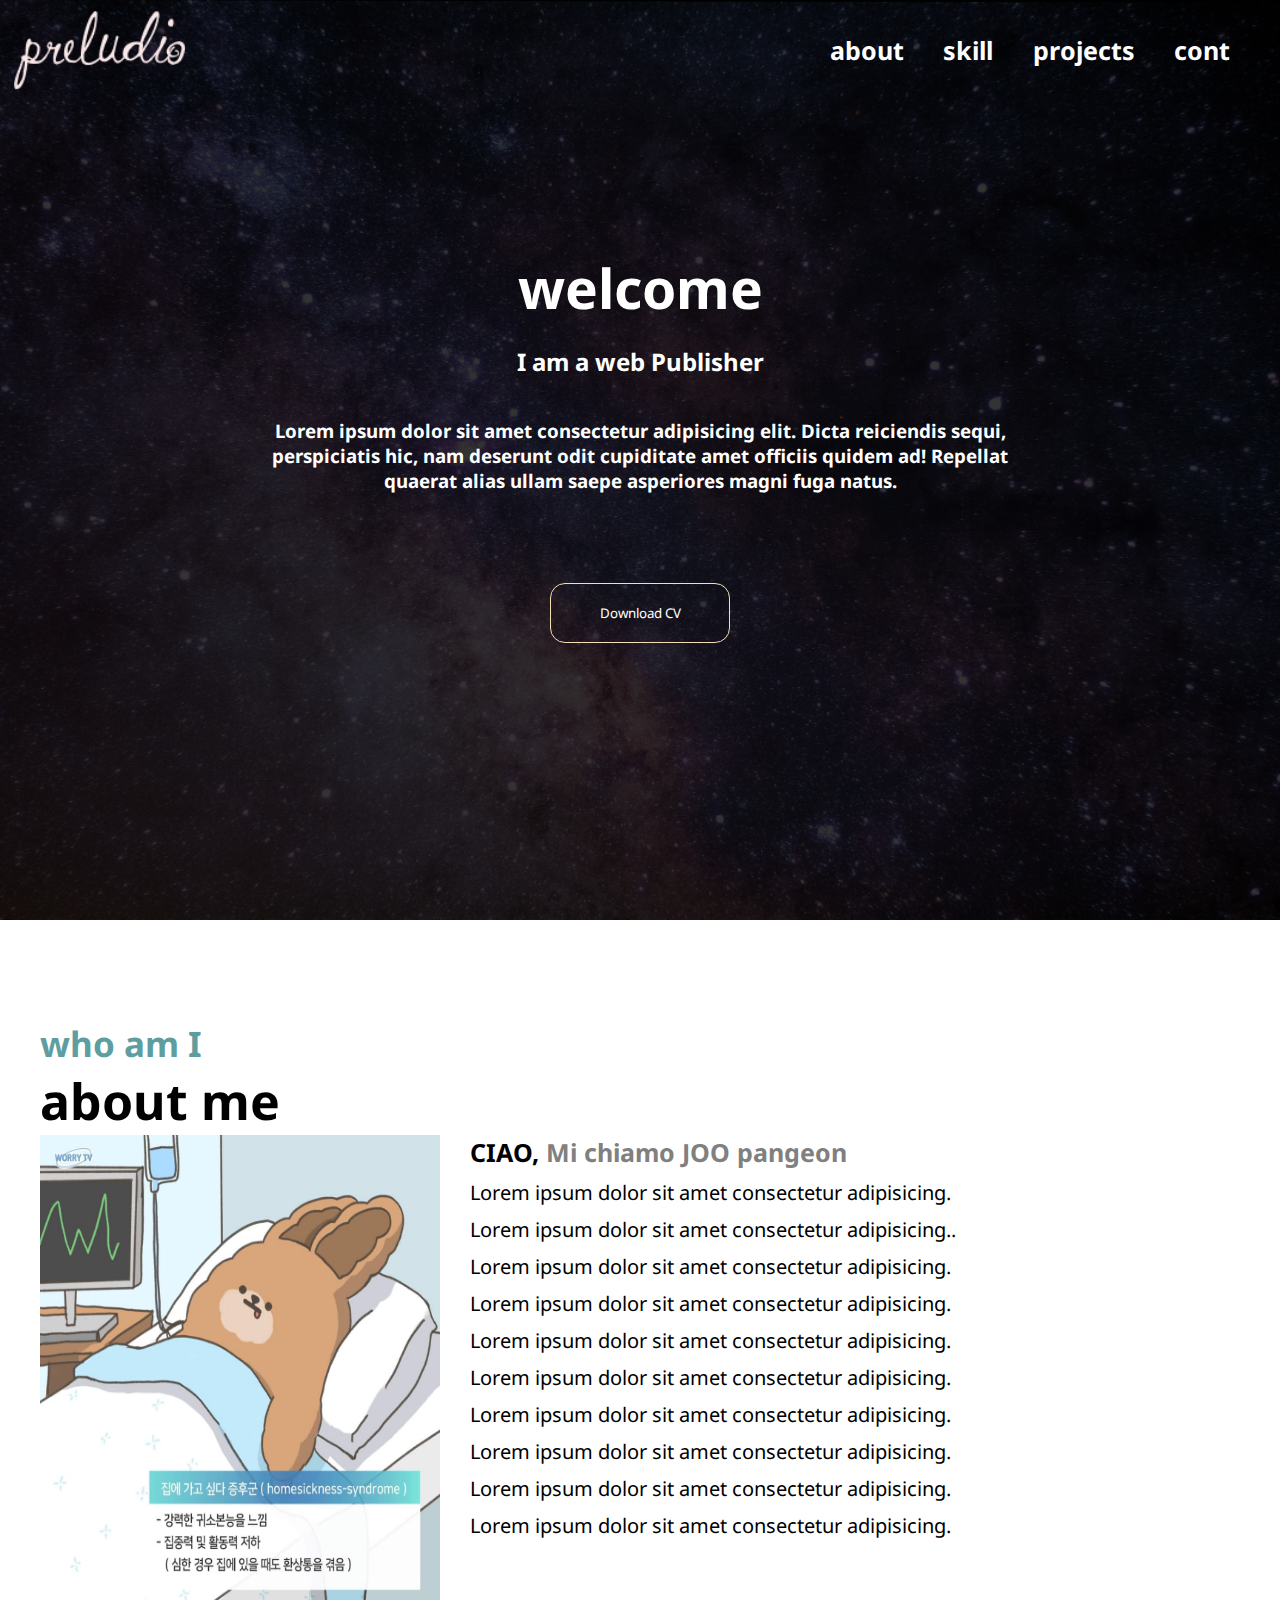
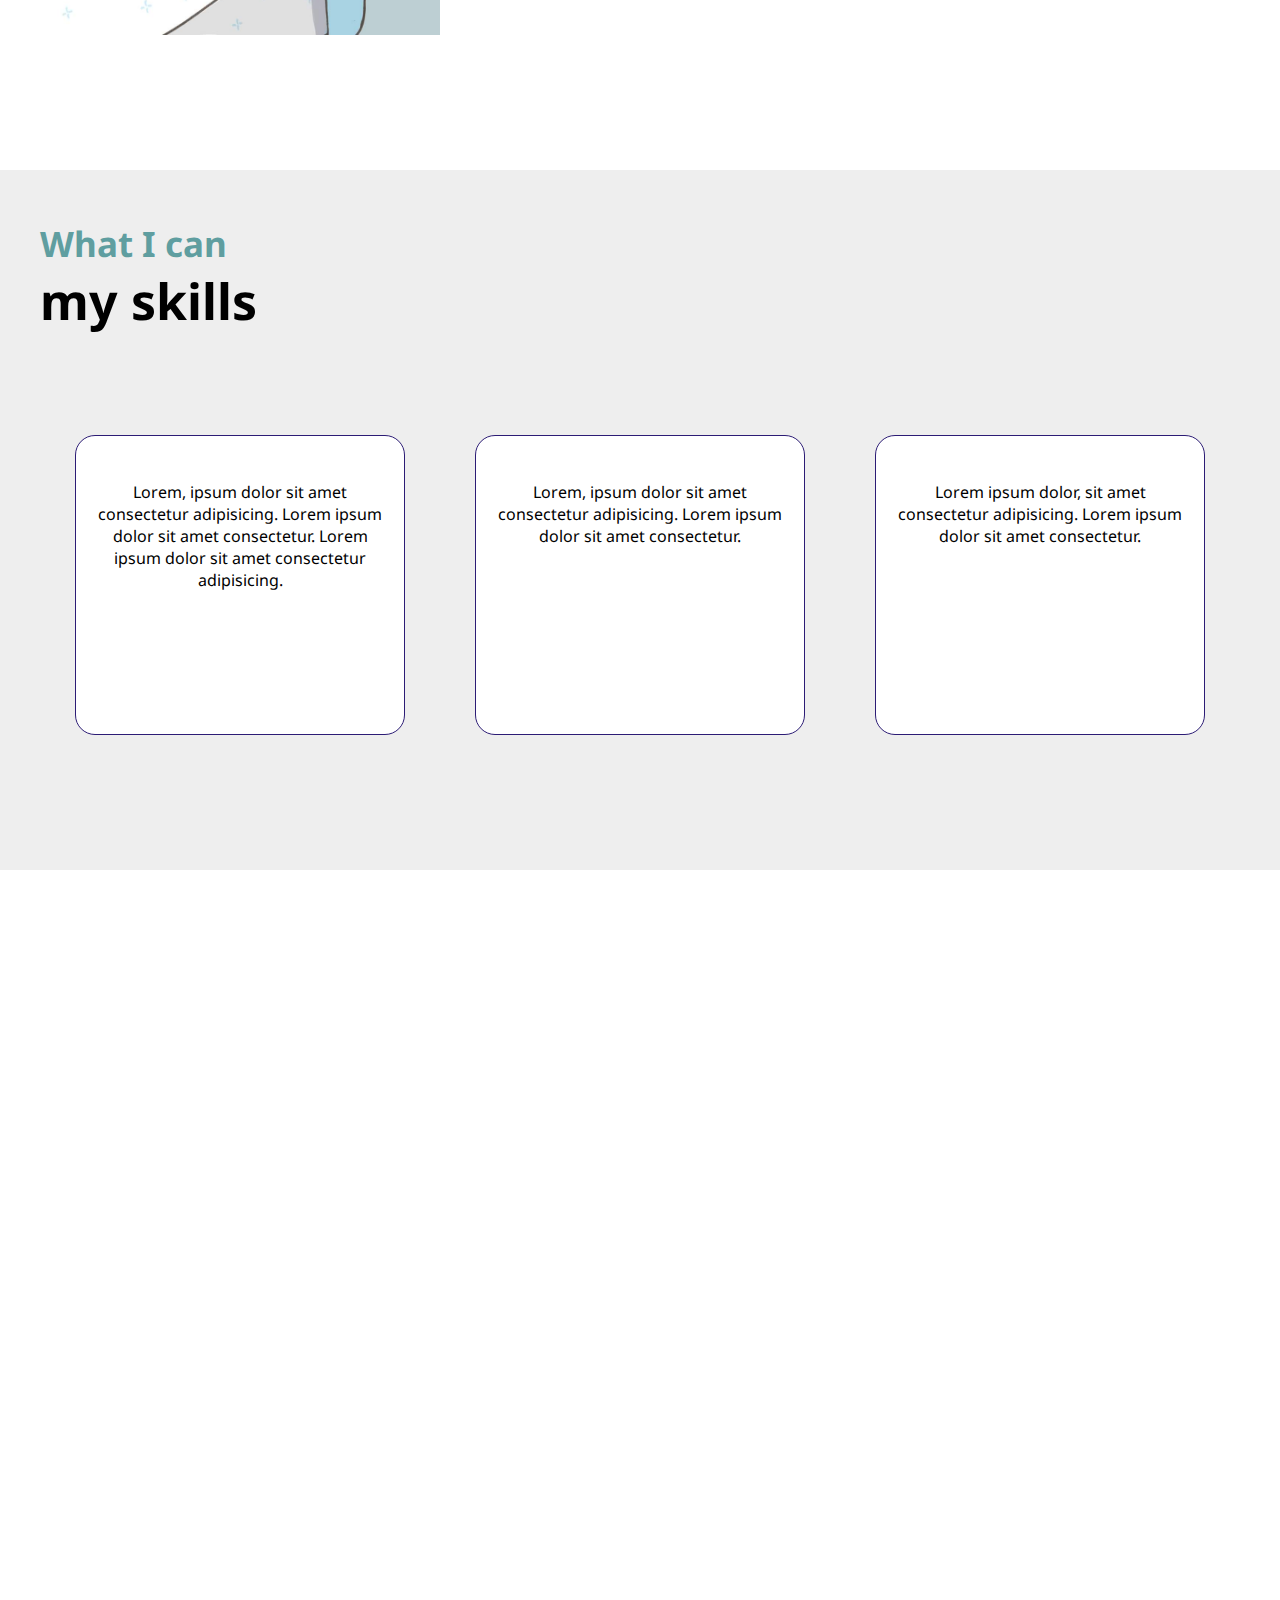
==== index.html @ 318bedc0 "Add files via upload" ====
<!DOCTYPE html>
<html lang="ko">
<head>
    <meta charset="UTF-8">
    <meta name="viewport" content="width=device-width, initial-scale=1.0">
    <title>Document</title>
    <link rel="stylesheet" href="css.css">
    <script src="./code.js"></script>
    <link rel="preconnect" href="https://fonts.googleapis.com">
    <link rel="preconnect" href="https://fonts.gstatic.com" crossorigin>
    <link href="https://fonts.googleapis.com/css2?family=Noto+Sans:ital,wght@0,100..900;1,100..900&display=swap" rel="stylesheet">
    <link rel="stylesheet" href="https://cdnjs.cloudflare.com/ajax/libs/font-awesome/6.6.0/css/all.min.css"
     integrity="sha512-Kc323vGBEqzTmouAECnVceyQqyqdsSiqLQISBL29aUW4U/M7pSPA/gEUZQqv1cwx4OnYxTxve5UMg5GT6L4JJg=="
      crossorigin="anonymous" referrerpolicy="no-referrer">
</head>
<body>
    <div class="con1">
        <div class="header">
            <div class="logo">
                <img src="preludio (1).png" alt="preludio">
            </div>
            <ul class="nav">
                <li><a href="#about">about</a></li>
                <li><a href="#skills">skill</a></li>
                <li><a href="#projects">projects</a></li>
                <li><a href="#cont">cont</a></li>
            </ul>
        </div>
        <div class="maintext">
            <h1>welcome</h1>
            <h2>I am a web Publisher</h2>
            <h3>Lorem ipsum dolor sit amet consectetur adipisicing elit. 
                Dicta reiciendis sequi, perspiciatis hic, nam deserunt odit 
                cupiditate amet officiis quidem ad! Repellat 
                quaerat alias ullam saepe asperiores magni fuga natus.</h3>
                <button>Download CV</button>
        </div>
        <div class="mouse">
            <i class="fa-solid fa-computer-mouse"></i>
        </div>
    </div>
    <div class="about" id="about">
        <h3>who am I</h3>
        <h2>about me</h2>
        <div class="about-con">
            <div class="left">
                <img src="E4tDwL8VIAM5Ago.jpg" alt="">
            </div>
            <div class="right">
                <h4>CIAO, <span class="name">Mi chiamo JOO pangeon</span></h4>
                <ul>
                    <li>Lorem ipsum dolor sit amet consectetur adipisicing.</li>
                    <li>Lorem ipsum dolor sit amet consectetur adipisicing..</li>
                    <li>Lorem ipsum dolor sit amet consectetur adipisicing.</li>
                    <li>Lorem ipsum dolor sit amet consectetur adipisicing.</li>
                    <li>Lorem ipsum dolor sit amet consectetur adipisicing.</li>
                    <li>Lorem ipsum dolor sit amet consectetur adipisicing.</li>
                    <li>Lorem ipsum dolor sit amet consectetur adipisicing.</li>
                    <li>Lorem ipsum dolor sit amet consectetur adipisicing.</li>
                    <li>Lorem ipsum dolor sit amet consectetur adipisicing.</li>
                    <li>Lorem ipsum dolor sit amet consectetur adipisicing.</li>
                    <li><i class="fa-brands fa-youtube"></i>
                    <i class="fa-brands fa-discord"></i>
                    <i class="fa-brands fa-steam"></i></li>
                </ul>
            </div>
        </div>
    </div>
    <div class="skills" id="skills">
        <div class="skills-inner">
            <h3>What I can</h3>
            <h2>my skills</h2>
            <ul>
                <li>
                    <i class="fa-brands fa-html5"></i>
                    <p>Lorem, ipsum dolor sit amet consectetur adipisicing.
                    Lorem ipsum dolor sit amet consectetur.
                    Lorem ipsum dolor sit amet consectetur adipisicing.</p>
                </li>
                <li>
                    <i class="fa-brands fa-python"></i>
                    <p>Lorem, ipsum dolor sit amet consectetur adipisicing.
                    Lorem ipsum dolor sit amet consectetur.</p>
                </li>
                <li><i class="fa-brands fa-figma"></i>
                    <p>Lorem ipsum dolor, sit amet consectetur adipisicing.
                    Lorem ipsum dolor sit amet consectetur.</p>
                </li>

            </ul>
            
        </div>
    </div>
    <div class="bg2">
    </div>
</body>
</html>
---- css.css ----
*{
    margin: 0;
    padding: 0;
    box-sizing: border-box;

    font-family: "Noto Sans", sans-serif;
    font-optical-sizing: auto;
}
html{
    scroll-behavior: smooth;
}
a{
    text-decoration: none;
    display: block;
    color: inherit;
}
li{
    list-style: none;
}
.con1{
    height: 920px;
    background: linear-gradient(rgba(0, 0, 0, 0.8),rgba(0, 0, 0, 0.8)), url(photo-1465101162946-4377e57745c3.jpg) center no-repeat;
    background-size: cover;
    color: white;
}
.header{
    height: 100px;
    display: flex;
    justify-content: space-between;
    align-items: center;
}
.logo{
    width: 200px;
    height: 80px;
    display: flex;
    align-content: center;
    justify-content: center;
}
.logo img{
    margin: 0 auto;
}
.nav{
    width: 400px;
    height: 100px;
    display: flex;
    justify-content: space-between;
    align-items: center;
    margin-right: 50px;
}
.nav li{
    font-size: 25px;
}
.nav li a{
    color: white;
    font-weight: bold;
    transition: 0.3s;
}
.nav li:hover a,.nav li a:focus{
    color: sandybrown;
}
.maintext{
    width: 800px;
    height: 400px;
    margin: 0 auto;
    margin-top: 150px;
    text-align: center;
    cursor: default;
}
.maintext h1{
    font-size: 55px;
    margin-bottom: 20px;
}
.maintext h2{font-size: 45;
    margin-bottom: 40px;}
.maintext h3{font-size: 40;}
.maintext button{
    margin-top: 90px;
    width: 180px;
    height: 60px;
    border: 1px solid wheat;
    background-color: transparent;
    color: white;
    border-radius: 15px;

    position: relative;
    z-index: 99;
}
.maintext button:hover, .maintext button:focus{
    background-color: white;
    color: black;
    cursor: pointer;
}
.mouse{
    text-align: center;
    padding-top: 120px;
    font-size: 50px;
    animation: upDown 1s ease-in-out infinite;
}
@keyframes upDown{
    0%{
        transform: translateY(-0px);
    }
    50%{
        transform: translateY(-10px);
    }
    100%{
        transform: translateY(-0px);
    }
}
.about{
width: 1200px;
height: 700px;
margin: 0 auto;
margin-top: 100px;
}
.about h3{
color: cadetblue;
font-size: 35px;
}
.about h2{
color: black;
font-size: 50px;
}
.about-con{
width: 1200px;
height: 500px;
display: flex;
}
.about-con .left{
width: 400px;
height: 500px;
}
.about-con .left img{
    width: 400px;
    height: 500px;
}
.about-con .right{
width: 800px;
height: 500px;
padding-left: 30px;
}
.about-con .right h4{
    font-size: 25px;

}
.about-con .right .name{
    color: gray;
}
.about-con .right li{
    font-size: 20px;
    margin-top: 10px;
}
.about-con .right i{
    font-size: 40px;
    margin-left: 10px;
}
.about-con .right .fa-youtube:hover{
    color: red;
}
.about-con .right .fa-discord:hover{
    color: #5865f2;
}
.about-con .right .fa-steam:hover{
    color: darkblue;
}
.skills{
    background-color: #eee;
    height: 700px;
    margin-top: 50px;
    padding-top: 50px;
}
.skills-inner{
    width: 1200px;
    height: 600px;
    margin: 0 auto;
}
.skills-inner h3{
    color: cadetblue;
    font-size: 35px;
}
.skills-inner h2{
    color: black;
    font-size: 50px;
}
.skills-inner ul{width: 100%;height: 500px;display: flex;justify-content: space-around;align-items: center;}
.skills-inner ul li{width: 330px;height: 300px;text-align: center; padding: 15px; border: 1px solid rgb(44, 28, 117);background-color: white; border-radius: 20px;}
.skills-inner ul li:hover , .skills-inner ul li:focus{background-color: rgb(84, 82, 85); color: white;}
.skills-inner i{font-size: 70px;}
.skills-inner p{
    margin-top: 30px;
}
.bg2{
    height: 850px;
    background: url(bg2.jpg) center no-repeat;
    background-size: cover;
    background-attachment: fixed ;
}
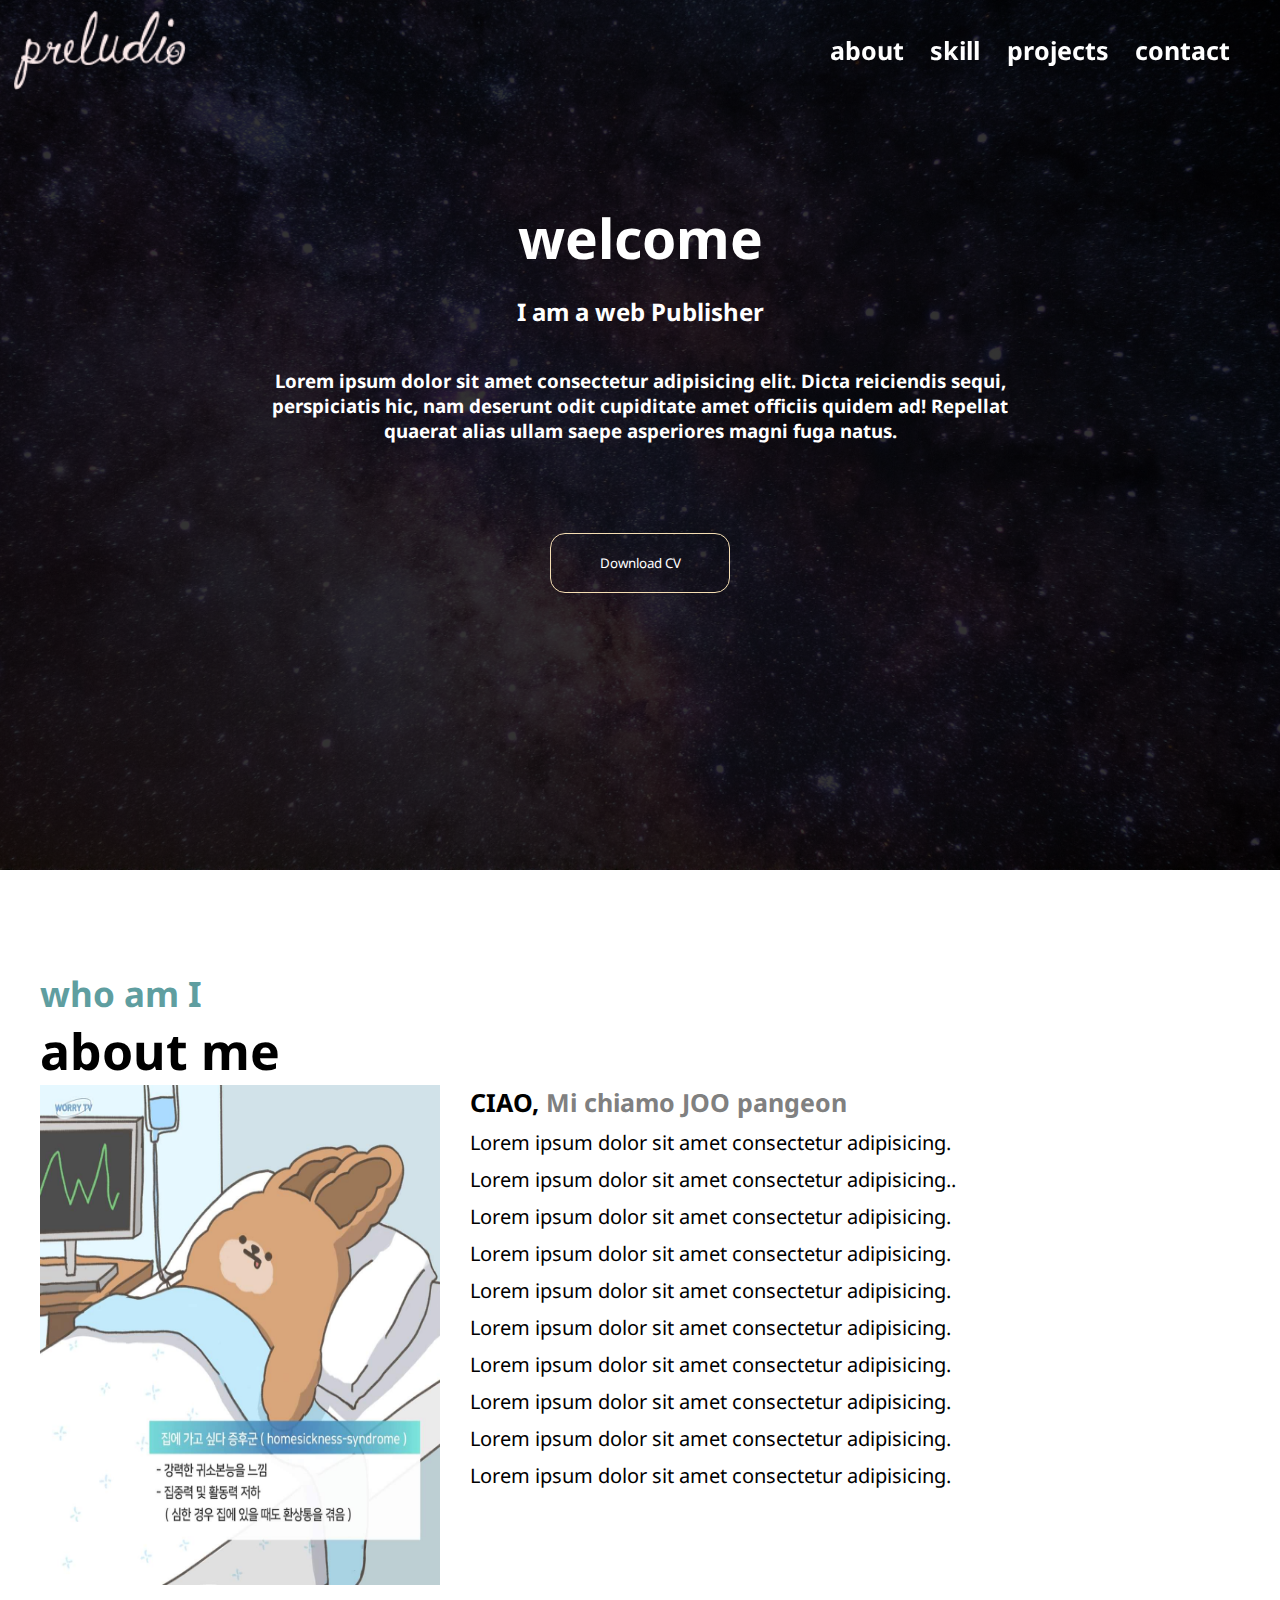
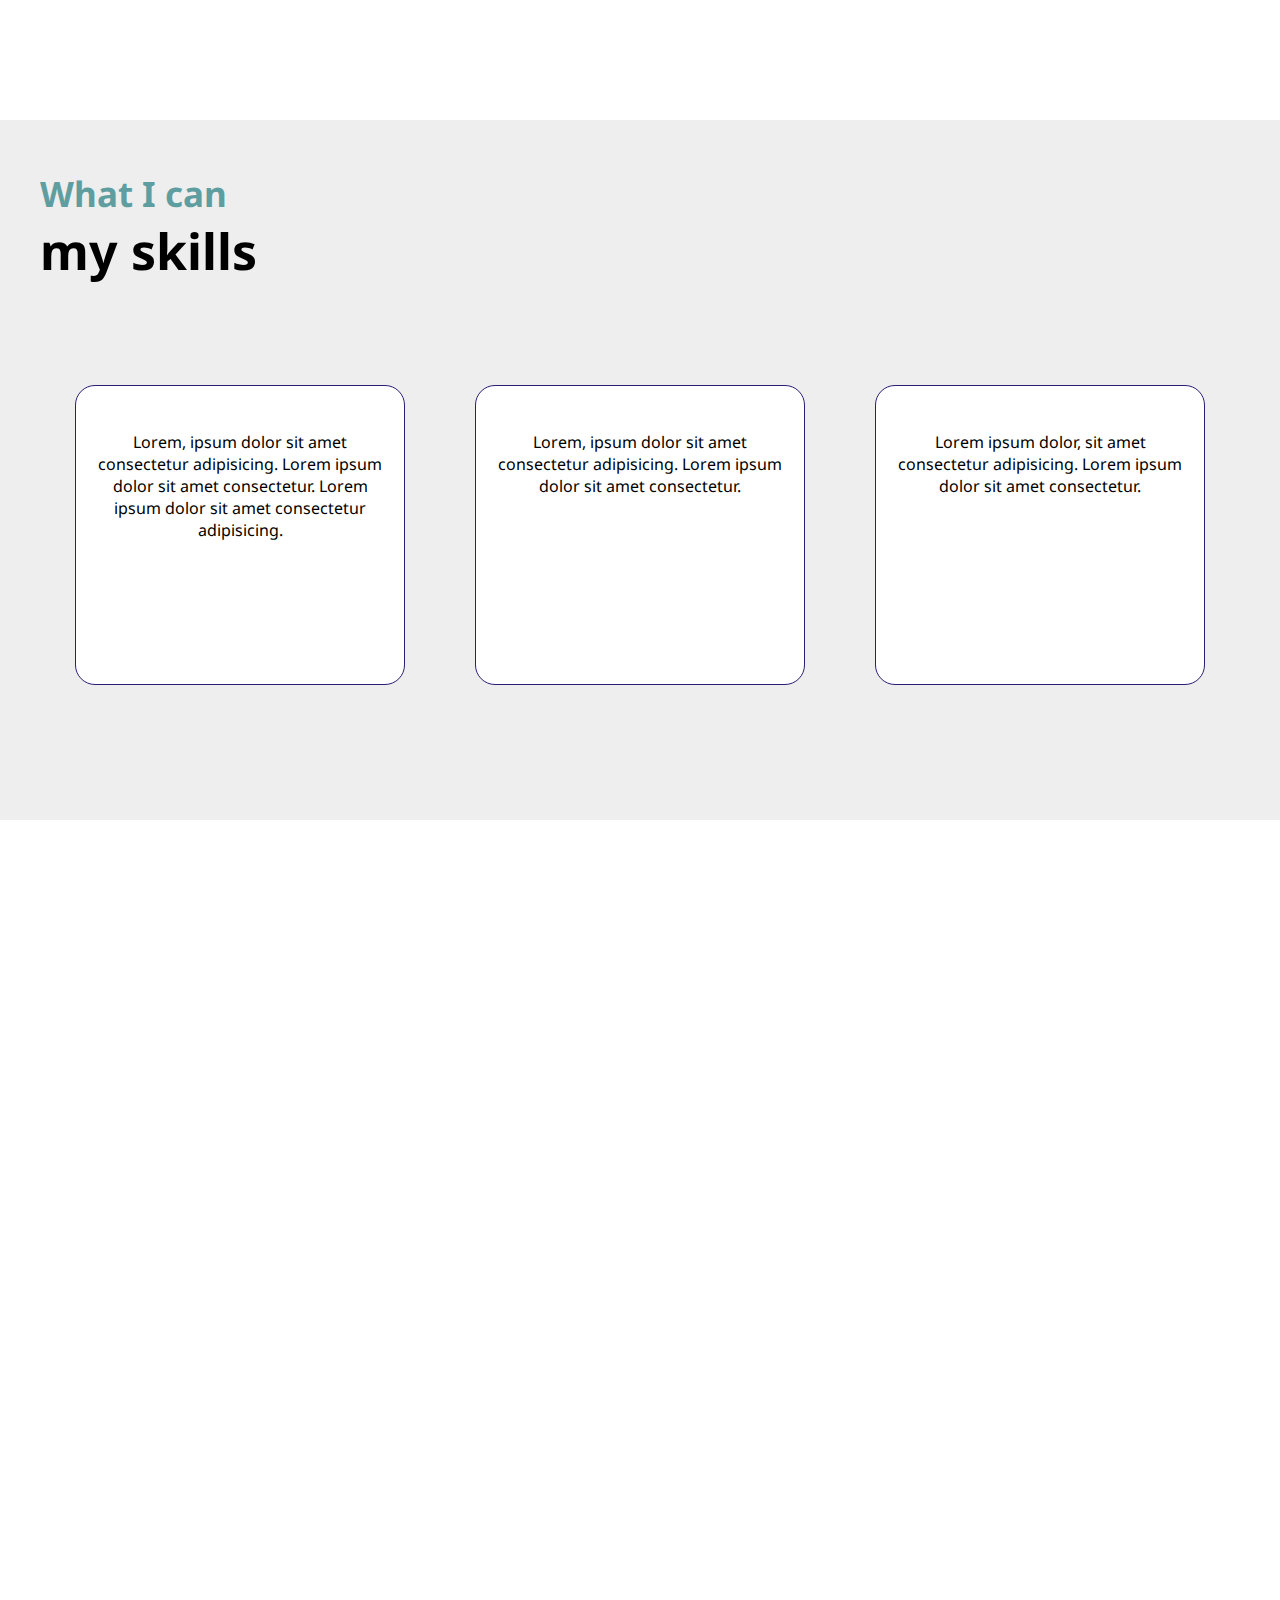
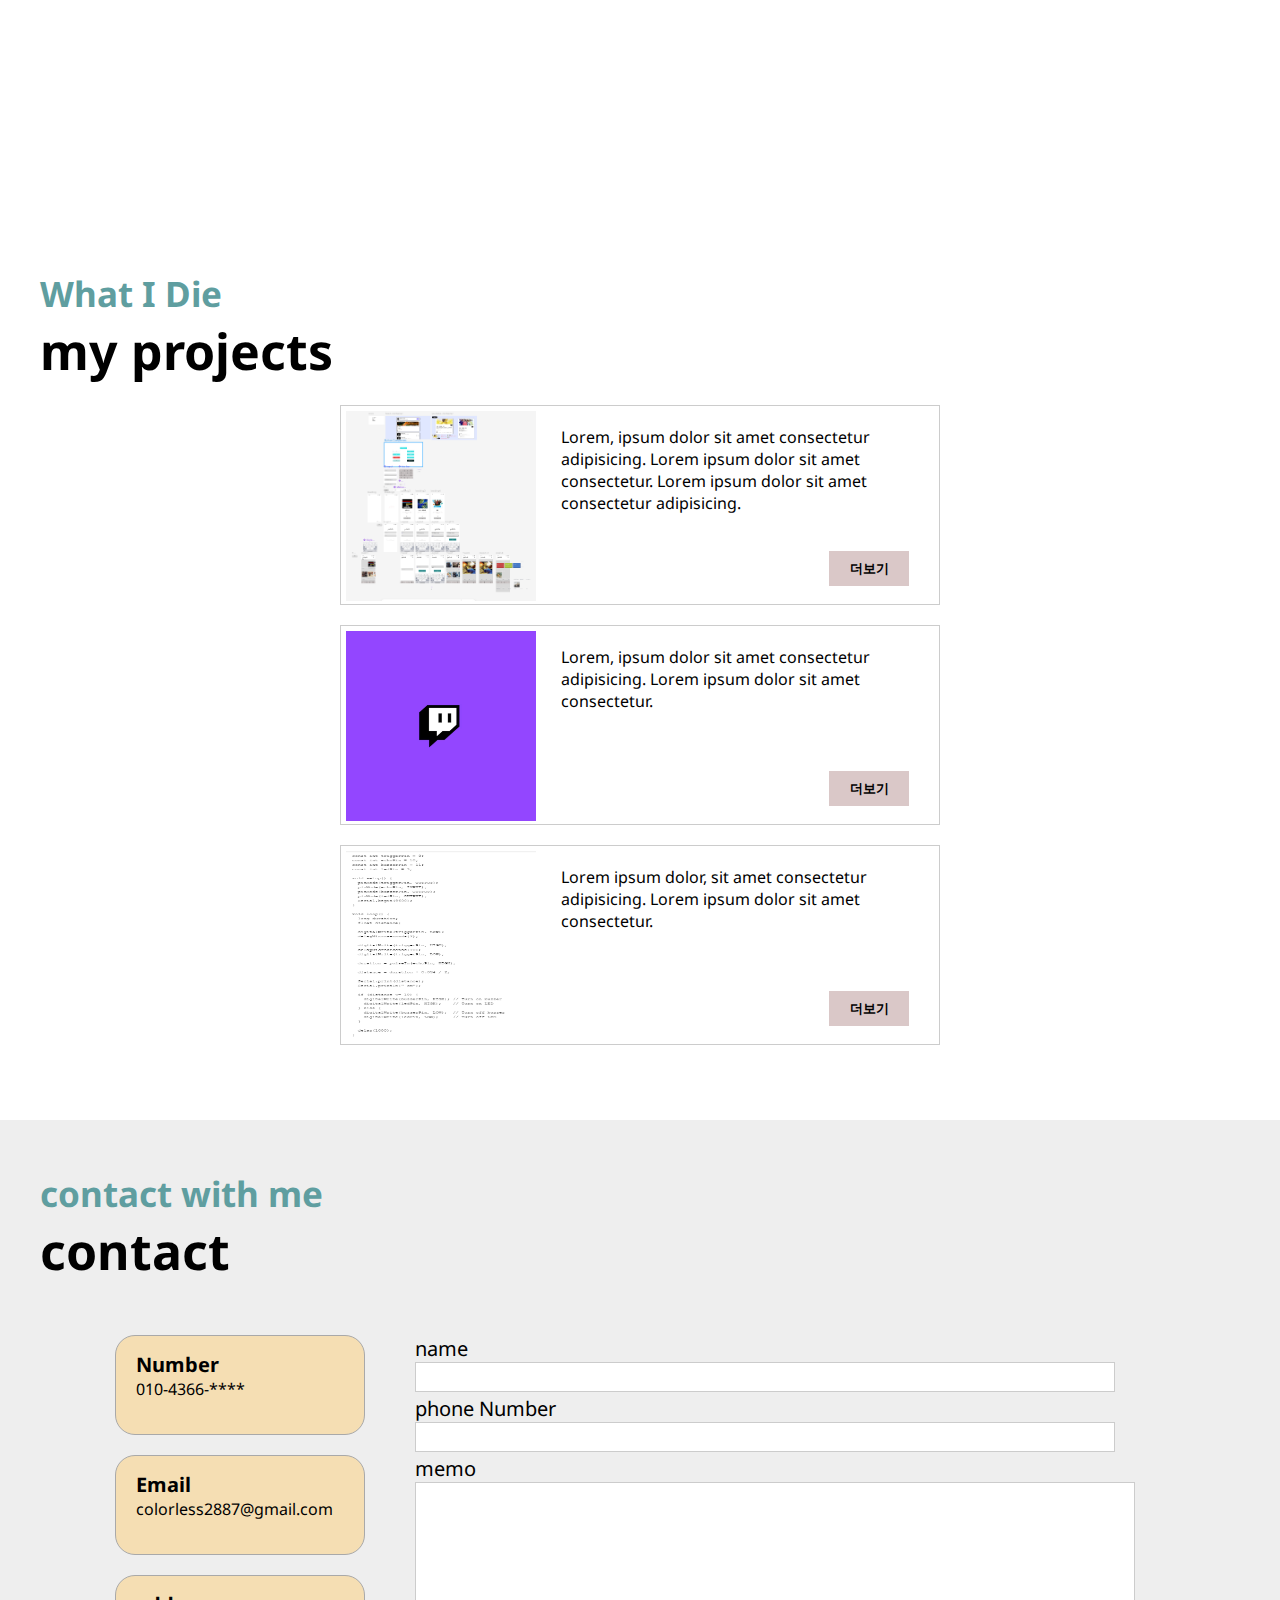
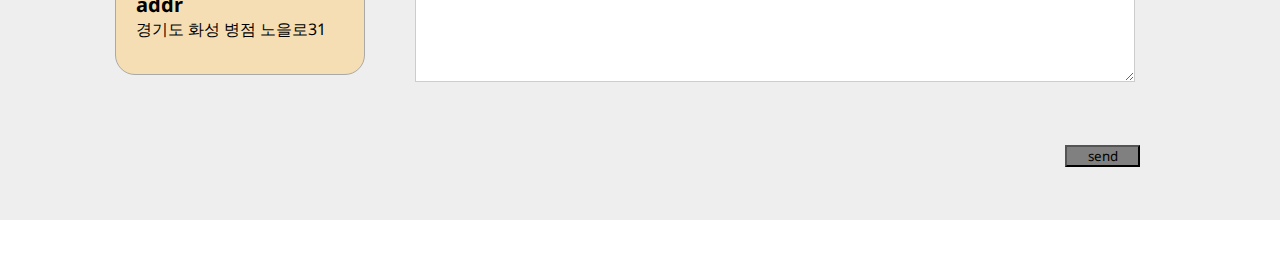
==== commit 3b1b19bb: "Add files via upload" ====
--- a/index.html
+++ b/index.html
@@ -5,7 +5,7 @@
     <meta name="viewport" content="width=device-width, initial-scale=1.0">
     <title>Document</title>
     <link rel="stylesheet" href="css.css">
-    <script src="./code.js"></script>
+   
     <link rel="preconnect" href="https://fonts.googleapis.com">
     <link rel="preconnect" href="https://fonts.gstatic.com" crossorigin>
     <link href="https://fonts.googleapis.com/css2?family=Noto+Sans:ital,wght@0,100..900;1,100..900&display=swap" rel="stylesheet">
@@ -23,7 +23,7 @@
                 <li><a href="#about">about</a></li>
                 <li><a href="#skills">skill</a></li>
                 <li><a href="#projects">projects</a></li>
-                <li><a href="#cont">cont</a></li>
+                <li><a href="#contact">contact</a></li>
             </ul>
         </div>
         <div class="maintext">
@@ -93,5 +93,102 @@
     </div>
     <div class="bg2">
     </div>
+    
+        <div class="projects" id="projects">
+            <h3>What I Die</h3>
+            <h2>my projects</h2>
+            <ul class="items">
+                <li class="item">
+                    <div class="item-img">
+                        <img src="./캡처.PNG" alt="">
+                    </div>
+                    <p class="item-text"><span class="item-hv"> Lorem, ipsum dolor sit amet consectetur adipisicing.
+                    Lorem ipsum dolor sit amet consectetur.
+                    Lorem ipsum dolor sit amet consectetur adipisicing.</span>
+                    <br>
+                    <button class="detail open-modal1">더보기</button>
+                    
+                    </p>
+                    
+                </li>
+                <li class="item">
+                    <div class="item-img">
+                        <img src="./트위치.jpg" alt="">
+                    </div>
+                    <p class="item-text"><span class="item-hv">Lorem, ipsum dolor sit amet consectetur adipisicing.
+                    Lorem ipsum dolor sit amet consectetur.</span>
+                    <br>
+                    <button class="detail open-modal2">더보기</button>
+                    
+                    </p>
+                </li>
+                <li class="item">
+                    <div class="item-img">
+                        <img src="./아두이노.PNG" alt="">
+                    </div>
+                    <p class="item-text"><span class="item-hv">Lorem ipsum dolor, sit amet consectetur adipisicing.
+                    Lorem ipsum dolor sit amet consectetur.</span>
+                    <br>
+                    <button class="detail open-modal3" >더보기</button>
+                    </p>
+                </li>
+
+                <div class="modal1">
+                    Lorem ipsum dolor sit amet consectetur adipisicing elit. Quis quod repellendus sit porro doloremque atque aliquam, ratione nam eaque nemo est, repudiandae saepe obcaecati sunt. Pariatur alias reiciendis neque ad.
+                    <button class="close-modal1">닫기</button>
+                </div>
+                <div class="modal2">
+                    Lorem ipsum dolor sit amet consectetur adipisicing elit. Quis quod repellendus sit porro doloremque atque aliquam, ratione nam eaque nemo est, repudiandae saepe obcaecati sunt. Pariatur alias reiciendis neque ad.
+                    <button class="close-modal2">닫기</button>
+                </div>
+                <div class="modal3">
+                    Lorem ipsum dolor sit amet consectetur adipisicing elit. Quis quod repellendus sit porro doloremque atque aliquam, ratione nam eaque nemo est, repudiandae saepe obcaecati sunt. Pariatur alias reiciendis neque ad.
+                    <button class="close-modal3">닫기</button>
+                </div>
+               
+            </ul>
+            
+        </div>
+        <div class="contact" id="contact">
+            <div class="contact-inner">
+                <h3>contact with me</h3>
+                <h2>contact</h2>
+                <div class="box">
+                    <div class="le">
+                        <div class="info">
+                            <h5>Number</h5>
+                            <p>010-4366-****</p>
+                        </div>
+                        <div class="info">
+                            <h5>Email</h5>
+                            <p>colorless2887@gmail.com</p>
+                        </div>
+                        <div class="info">
+                            <h5>addr</h5>
+                            <p>경기도 화성 병점 노을로31</p>
+                        </div>
+                    </div>
+                    <div class="rig">
+                        <form action="">
+                            <div class="memo">
+                                <h2>name</h2>
+                                <input type="text">
+                            </div>
+                            <div class="memo">
+                                <h2>phone Number</h2>
+                                <input type="text">
+                            </div>
+                            <div class="memo">
+                                <h2>memo</h2>
+                                <textarea name="" id=""></textarea>
+                            </div>
+                            <button>send</button>
+                        </form>
+                    </div>
+                </div>
+                
+            </div>
+        </div>
+        <script src="./code.js"></script>
 </body>
-</html>
+</html>--- a/css.css
+++ b/css.css
@@ -22,12 +22,21 @@
     background: linear-gradient(rgba(0, 0, 0, 0.8),rgba(0, 0, 0, 0.8)), url(photo-1465101162946-4377e57745c3.jpg) center no-repeat;
     background-size: cover;
     color: white;
-}
-.header{
+    margin-top: -50px;
+    padding-top: 100px;
+}
+.header {
+    width: 100%;
     height: 100px;
     display: flex;
     justify-content: space-between;
     align-items: center;
+    position: fixed; 
+    top: 0;
+    z-index: 1000;
+}
+.act{
+    background-color: black;
 }
 .logo{
     width: 200px;
@@ -194,4 +203,131 @@
     background: url(bg2.jpg) center no-repeat;
     background-size: cover;
     background-attachment: fixed ;
-}+}
+.projects{width: 1200px;height: 800px; margin: 0 auto;margin-top: 200px;position: relative;}
+.projects h3{
+    color: cadetblue;
+    font-size: 35px;
+}
+.projects h2{
+    color: black;
+    font-size: 50px;
+    margin-bottom: 20px;
+}
+.item{
+    width: 600px;height: 200px;border: 1px solid #ccc;margin: 0 auto;display: flex; margin-bottom: 20px;
+    background-color: white;color: black;
+    
+}.item:hover{
+    background-color: #ddd;
+    color: black;
+}.item:hover img{
+    opacity: 0.6;
+}
+.item:hover .detail{
+    background-color: white;
+}
+.item-img{
+    width: 200px;
+    height: 200px;
+}
+.item-img img{
+    width: 200px;
+    height: 200px;
+    padding: 5px;
+}
+.item-text{
+    width: 400px;height: 200px;padding: 20px;position: relative;
+}
+.detail{
+    width: 80px;height: 35px;padding: 5px;background-color: rgb(218, 200, 200); position: absolute;right: 30px;bottom: 20px;border: none;font-weight: bold;
+}
+.modal1, .modal2 ,.modal3{
+    width: 800px;
+    height: 500px;
+    position: absolute;
+    left: 35%;
+    top: 25%;
+    z-index: 5;
+    font-size: 20px;
+    padding: 25px;
+    background-color: white;
+    display: none;
+    
+}
+.modal1 button, .modal2 button , .modal3 button{
+    position: absolute;
+    right: 30px;
+    bottom: 50px;
+    width: 100px;
+    height: 30px;
+}
+.contact{
+    background-color: #eee;
+    height: 700px;
+    margin-top: 50px;
+    padding-top: 50px;}
+.contact-inner{
+    width: 1200px;
+    height: 600px;
+    margin: 0 auto;}
+.contact-inner h3{
+    color: cadetblue;
+    font-size: 35px;}
+.contact-inner h2{
+    color: black;
+    font-size: 50px;}
+.box{
+    width: 1200px;
+    height: 500px;
+    display: flex;
+    padding-top: 50px;
+    justify-content: center;
+}
+.box .le{
+    width: 250px;
+    height: 450px;
+    
+}
+.info{
+    background-color: wheat;
+    width: 250px;
+    height: 100px;
+    margin-bottom: 20px;
+    border-radius: 20px;
+    border: 1px solid darkgray;
+    padding-left: 20px;
+    padding-top:15px;
+}
+.info h5{
+    font-size: 20px;
+}
+.box .rig{
+    width: 800px;
+    height: 450px;
+  
+}
+.memo{
+    width: 800px;
+    height: 40px;
+    margin-left: 50px;
+    margin-bottom: 20px;
+}
+.memo h2{
+    font-size: 20px;
+    font-weight: normal;
+
+}
+.memo input{
+    width: 700px;
+    height: 30px;
+    border: 1px solid #ccc;
+    padding: 5px;
+}
+.memo textarea{
+    width: 720px;
+    height: 200px;
+    border: 1px solid #ccc;
+    padding: 5px;
+}
+.rig button{display: block;margin-left: 700px;margin-top: 250px; margin-bottom: 10px;width: 75px;background-color: gray;}
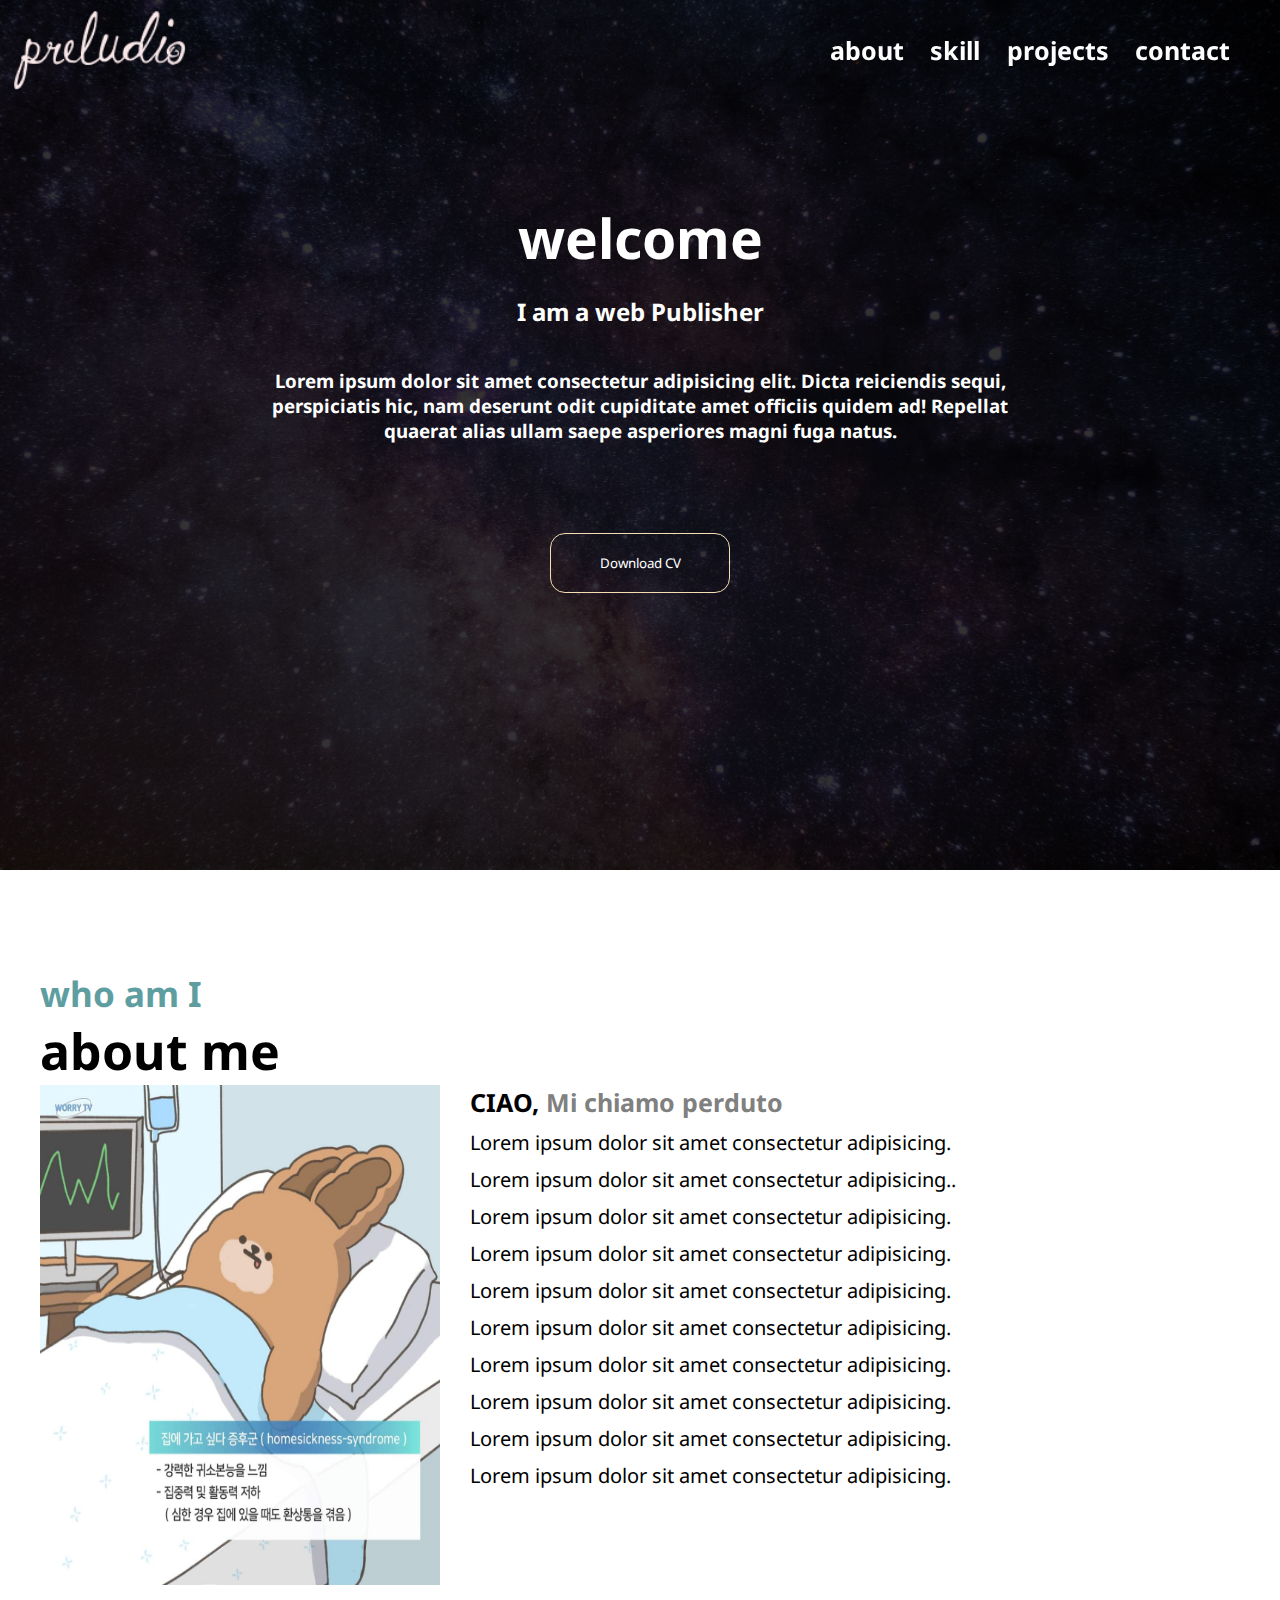
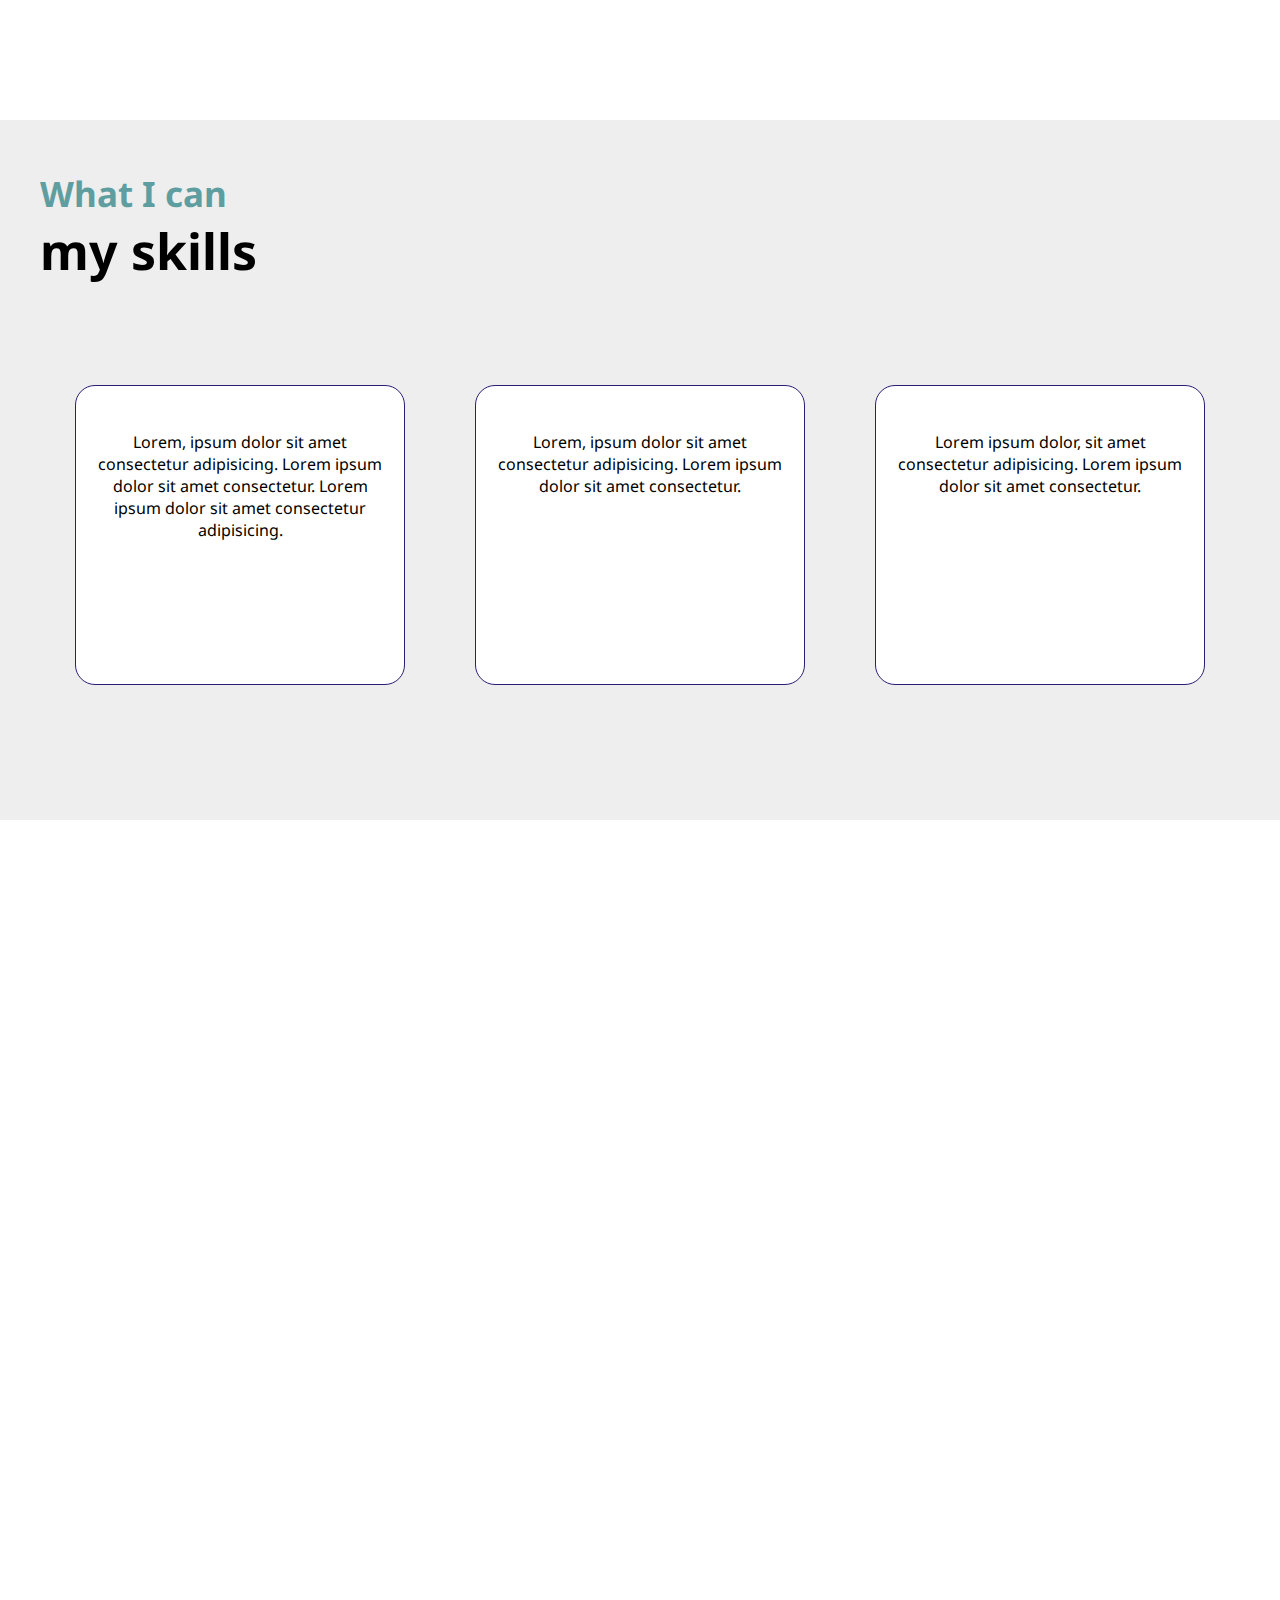
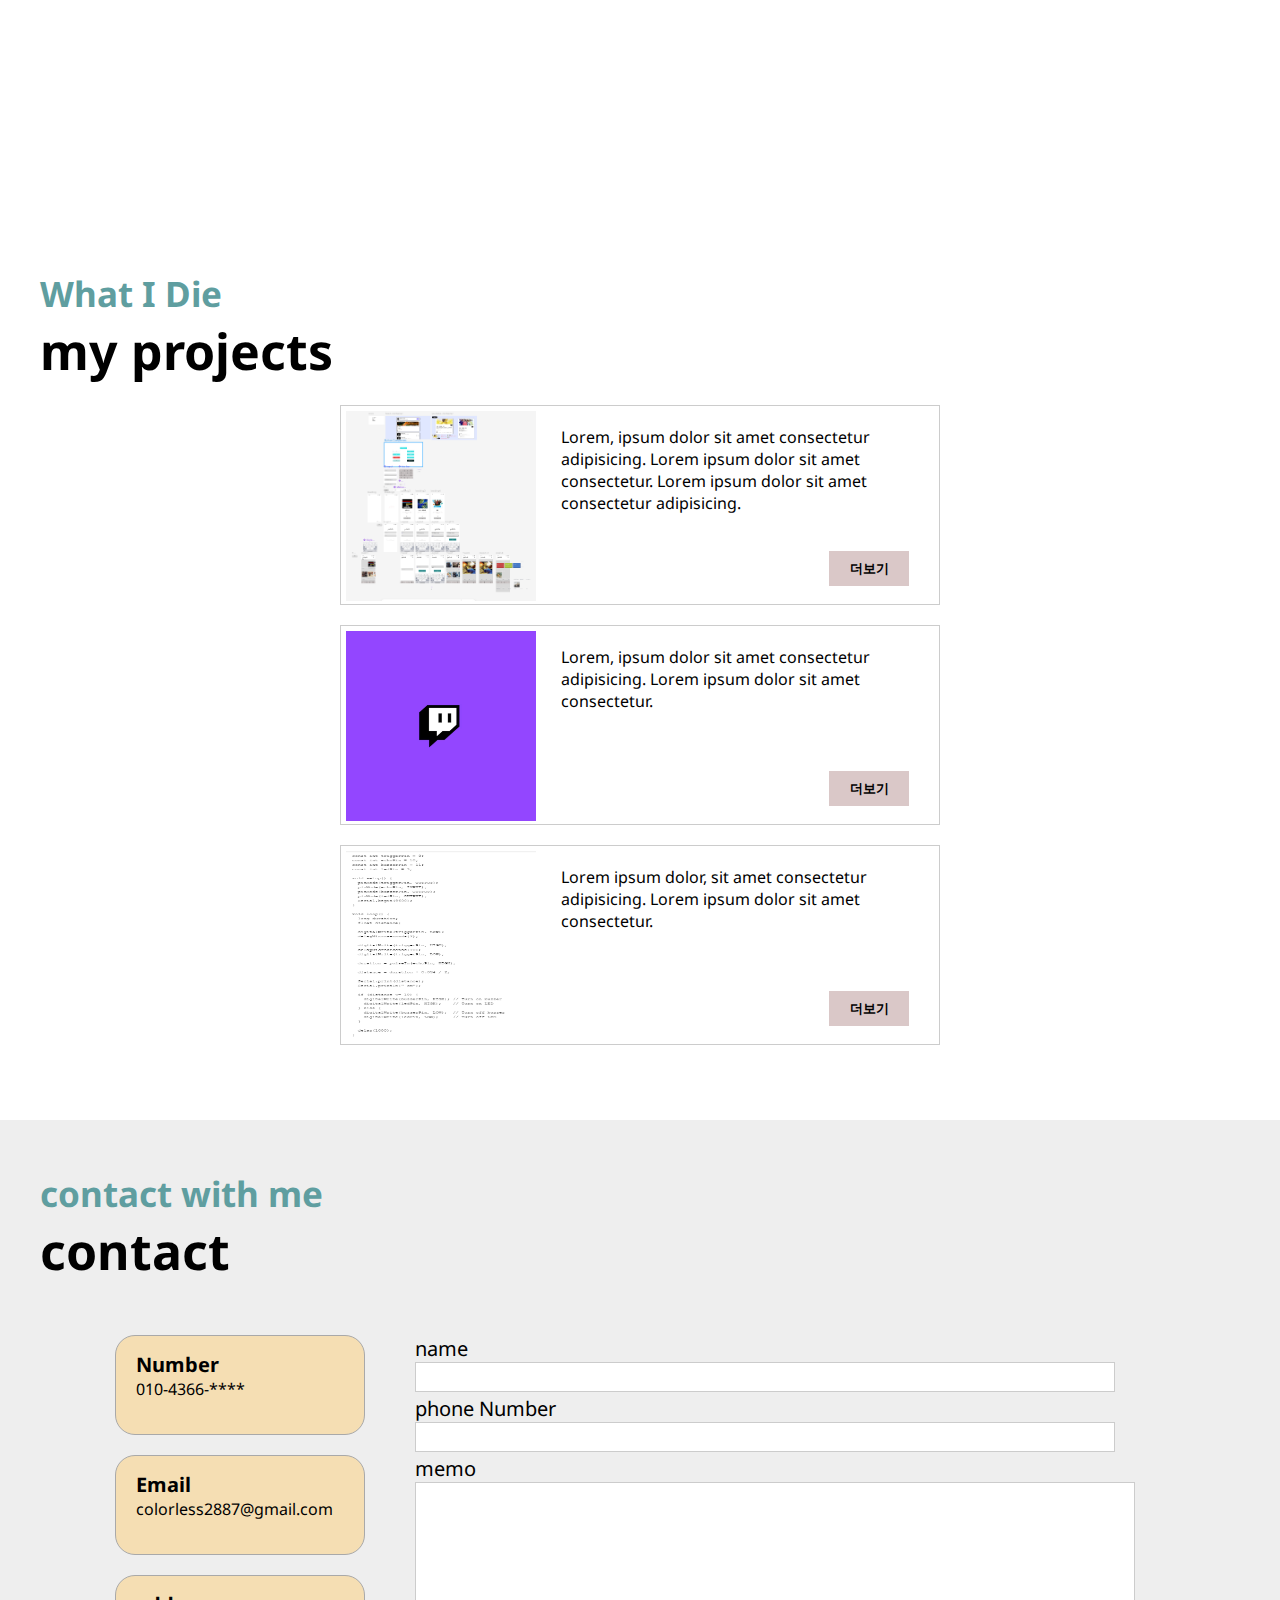
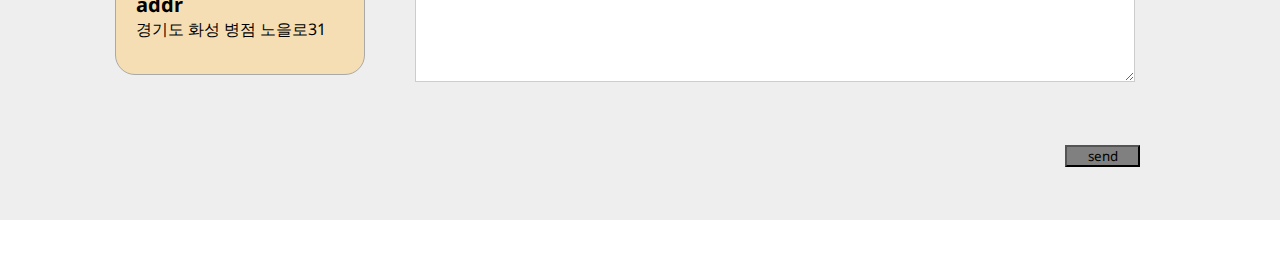
==== commit ad1e0cfe: "Update index.html" ====
--- a/index.html
+++ b/index.html
@@ -47,7 +47,7 @@
                 <img src="E4tDwL8VIAM5Ago.jpg" alt="">
             </div>
             <div class="right">
-                <h4>CIAO, <span class="name">Mi chiamo JOO pangeon</span></h4>
+                <h4>CIAO, <span class="name">Mi chiamo perduto</span></h4>
                 <ul>
                     <li>Lorem ipsum dolor sit amet consectetur adipisicing.</li>
                     <li>Lorem ipsum dolor sit amet consectetur adipisicing..</li>
@@ -191,4 +191,4 @@
         </div>
         <script src="./code.js"></script>
 </body>
-</html>+</html>
